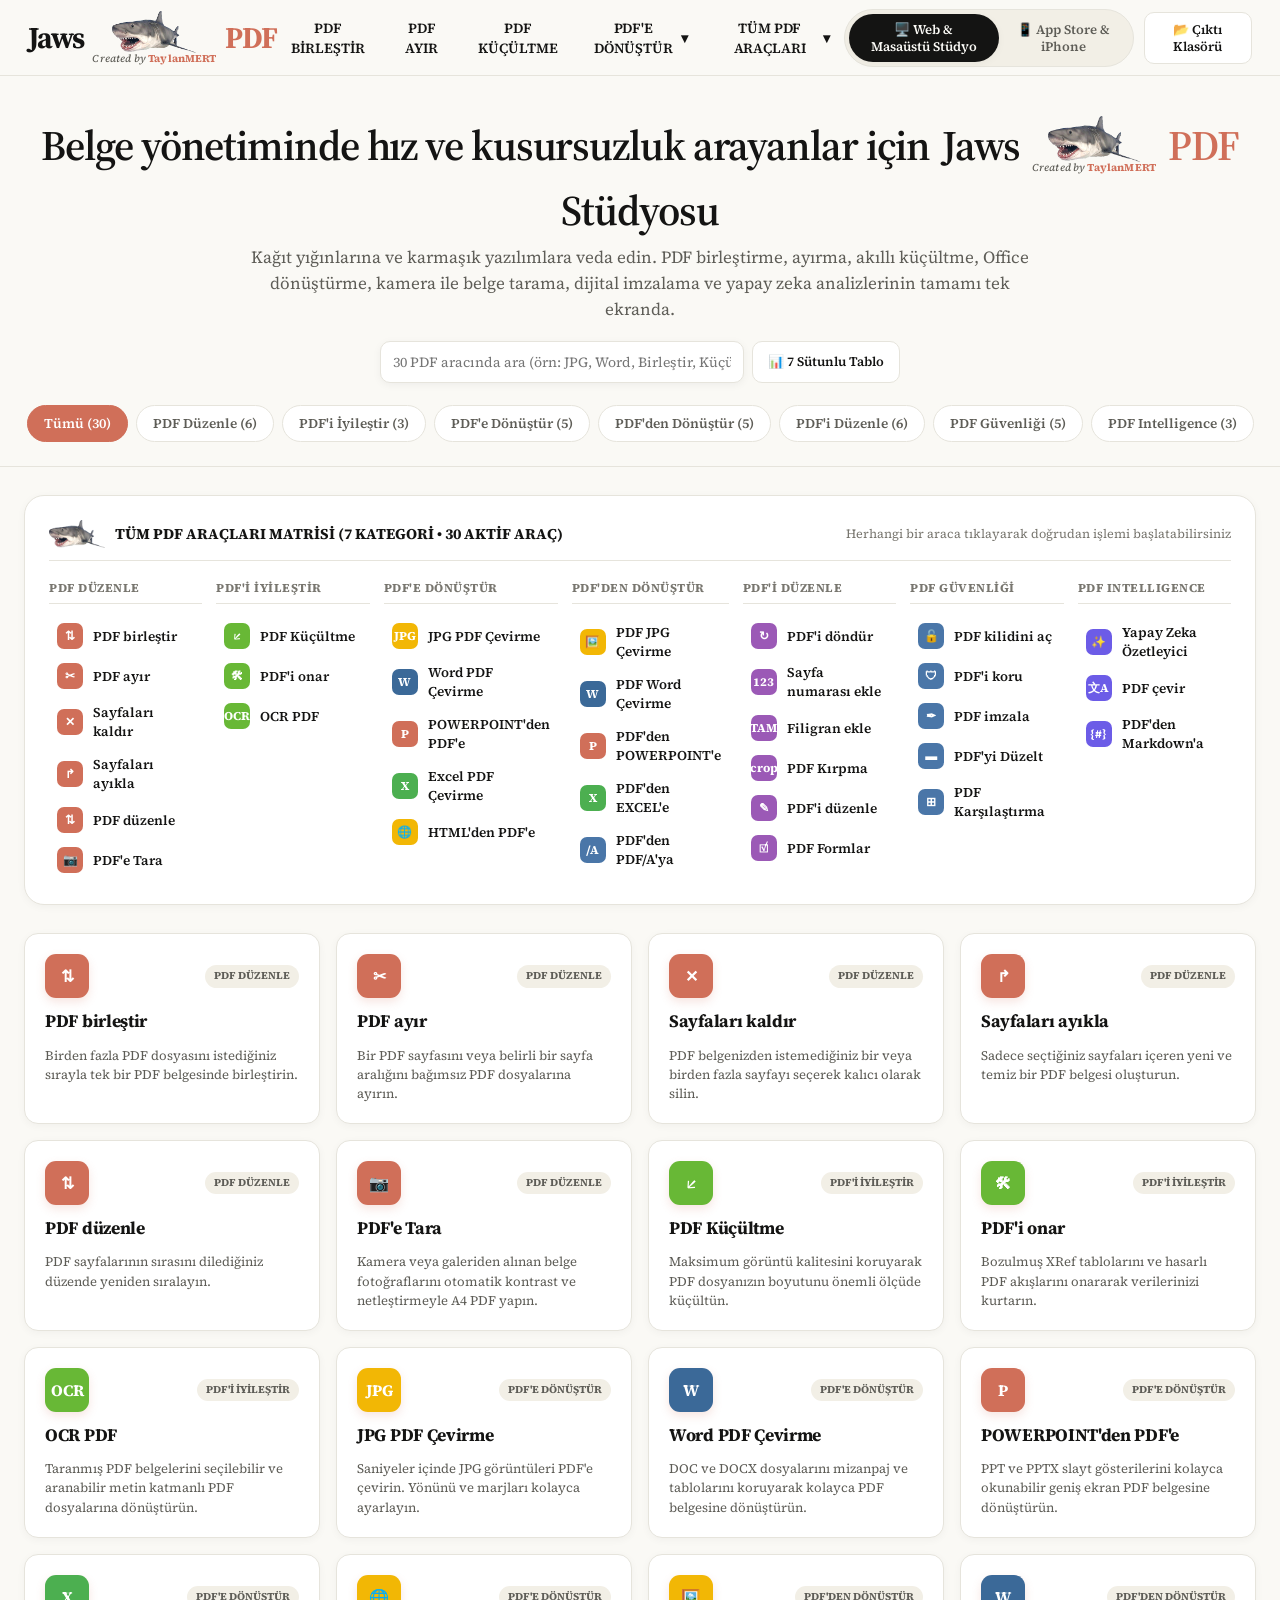
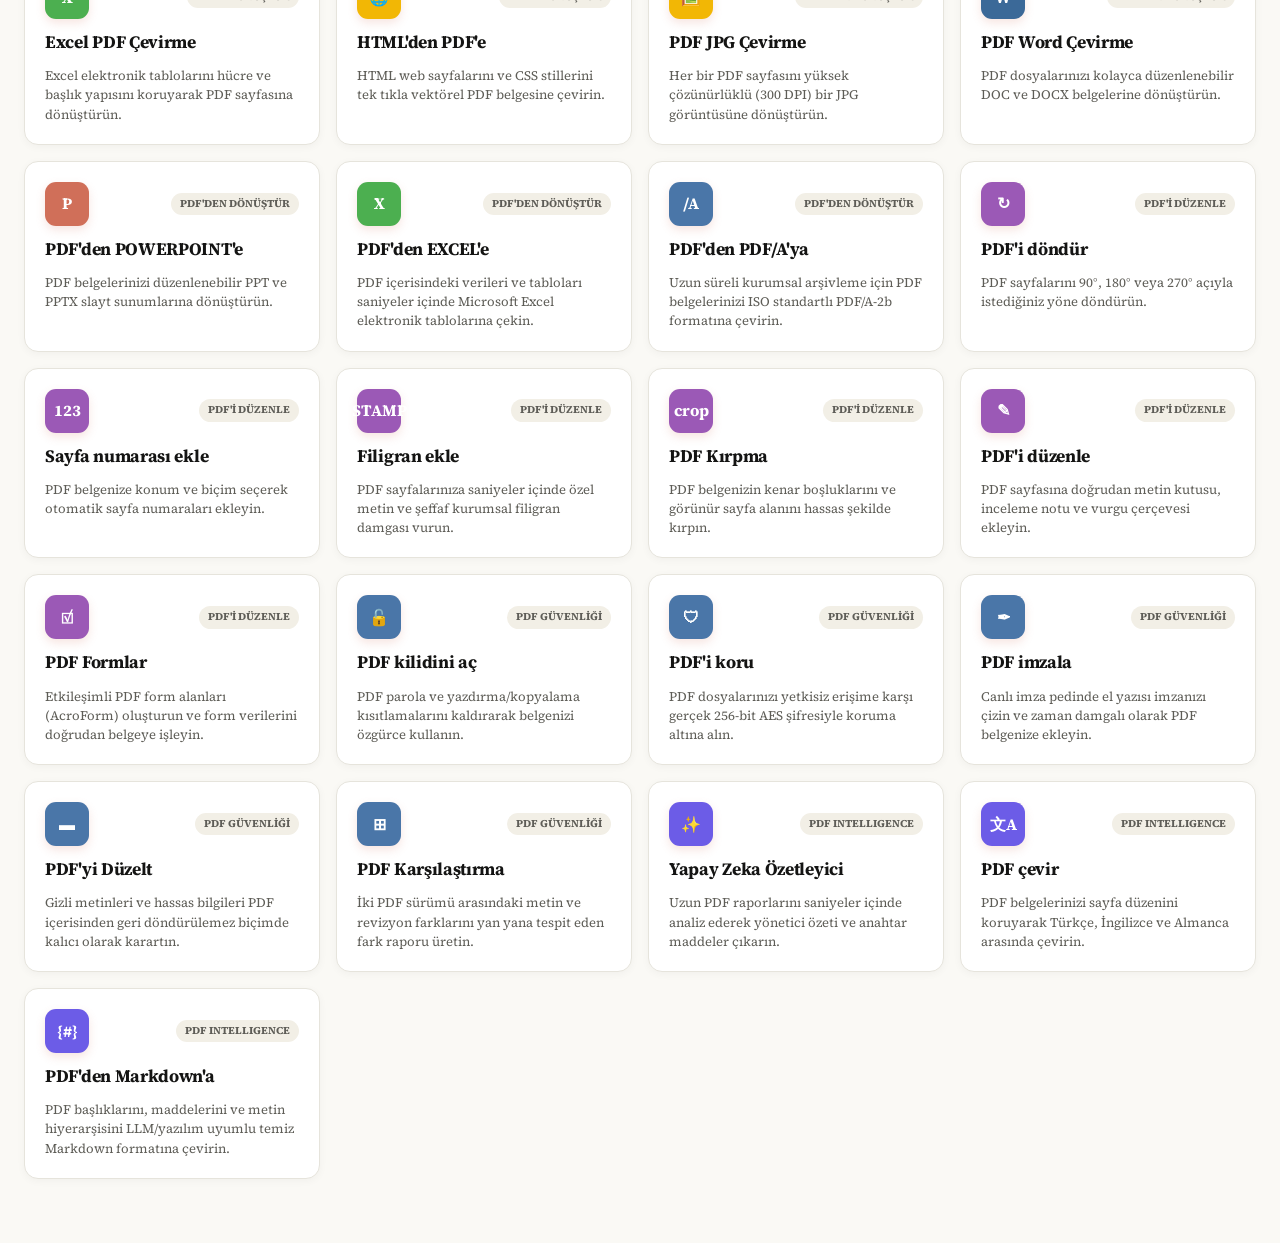
==== index.html @ 6b6faa92 "JawsPDF v1.0.0 - 30-Tool PDF Studio (Web + Native iOS SwiftUI + GitHub Actions IPA Builder)" ====
﻿<!DOCTYPE html>
<html lang="tr">
<head>
  <meta charset="UTF-8" />
  <meta name="viewport" content="width=device-width, initial-scale=1.0" />
  <title>JawsPDF — 30-Araçlı PDF Düzenleme, Dönüştürme ve Tarama Stüdyosu</title>
  <link rel="preconnect" href="https://fonts.googleapis.com" />
  <link rel="preconnect" href="https://fonts.gstatic.com" crossorigin />
  <link href="https://fonts.googleapis.com/css2?family=Newsreader:ital,opsz,wght@0,6..72,400..700;1,6..72,400..600&family=Source+Serif+4:ital,opsz,wght@0,8..60,400..800;1,8..60,400..700&display=swap" rel="stylesheet" />
  <link rel="stylesheet" href="style.css" />
</head>
<body>
  <!-- ÜST BAR (Ekran görüntüsü 215516.png ile birebir + Jaws Köpekbalığı Logosu) -->
  <header class="topbar">
    <a class="brand-logo" id="BrandHomeBtn" title="JawsPDF Ana Sayfa">
      <span class="brand-jaws">Jaws</span>
      <span class="brand-shark-stack"><img src="[data-uri]" alt="JawsPDF Köpekbalığı Logosu" class="brand-shark-img" /><span class="brand-creator-tag">Created by <b>TaylanMERT</b></span></span>
      <span class="brand-pdf">PDF</span>
    </a>

    <nav class="top-nav-links" aria-label="Hızlı PDF Araçları">
      <button class="nav-btn" data-quick-tool="merge">PDF BİRLEŞTİR</button>
      <button class="nav-btn" data-quick-tool="split">PDF AYIR</button>
      <button class="nav-btn" data-quick-tool="compress">PDF KÜÇÜLTME</button>
      <button class="nav-btn" id="NavConvertBtn">PDF'E DÖNÜŞTÜR <span>▾</span></button>
      <button class="nav-btn" id="NavAllToolsBtn">TÜM PDF ARAÇLARI <span>▾</span></button>
    </nav>

    <div class="topbar-right">
      <div class="mode-switch-pill" role="tablist">
        <button class="mode-tab active" id="TabStudioBtn">🖥️ Web &amp; Masaüstü Stüdyo</button>
        <button class="mode-tab" id="TabAppStoreBtn">📱 App Store &amp; iPhone</button>
      </div>
      <button class="btn-folder-top" id="BtnOpenOutputFolder">📂 Çıktı Klasörü</button>
    </div>
  </header>

  <!-- AÇILIR MENÜ 1: PDF'E DÖNÜŞTÜR & PDF'DEN DÖNÜŞTÜR (Ekran görüntüsü 215446.png ile birebir) -->
  <div class="convert-dropdown hidden" id="ConvertDropdown">
    <div id="ConvertToCol"></div>
    <div id="ConvertFromCol"></div>
  </div>

  <!-- AÇILIR MENÜ 2: TÜM PDF ARAÇLARI 7 SÜTUNLU MEGA MENÜ (Ekran görüntüsü 215347.png ile birebir) -->
  <div class="mega-dropdown hidden" id="MegaDropdown"></div>

  <!-- ======================================================================= -->
  <!-- GÖRÜNÜM 1: MASAÜSTÜ & WEB STÜDYO GÖRÜNÜMÜ                               -->
  <!-- ======================================================================= -->
  <div id="StudioMainView">
    <section class="hero-banner" id="HeroBanner">
      <h1 class="hero-title">
        <span>Belge yönetiminde hız ve kusursuzluk arayanlar için</span>
        <span style="color: #141413;">Jaws</span>
        <span class="brand-shark-stack"><img src="[data-uri]" alt="Jaws" style="height: 46px; vertical-align: middle;" /><span class="brand-creator-tag">Created by <b>TaylanMERT</b></span></span>
        <span style="color: #D06F59;">PDF</span>
        <span>Stüdyosu</span>
      </h1>
      <p class="hero-subtitle">Kağıt yığınlarına ve karmaşık yazılımlara veda edin. PDF birleştirme, ayırma, akıllı küçültme, Office dönüştürme, kamera ile belge tarama, dijital imzalama ve yapay zeka analizlerinin tamamı tek ekranda.</p>

      <!-- ARAMA VE KATEGORİ FİLTRELERİ -->
      <div style="max-width: 520px; margin: 18px auto 0; display: flex; gap: 8px;">
        <input
          type="text"
          id="ToolSearchInput"
          class="opt-input"
          placeholder="30 PDF aracında ara (örn: JPG, Word, Birleştir, Küçültme, OCR, İmza)..."
          style="background: #ffffff; box-shadow: 0 2px 8px rgba(15,23,42,0.05);"
        />
        <button class="btn-folder-top" id="ToggleMatrixBtn" style="white-space: nowrap;">📊 7 Sütunlu Tablo</button>
      </div>

      <div class="category-pills-bar" id="CategoryPillsBar">
        <button class="cat-pill active" data-cat="all">Tümü (30)</button>
        <button class="cat-pill" data-cat="organize">PDF Düzenle (6)</button>
        <button class="cat-pill" data-cat="optimize">PDF'i İyileştir (3)</button>
        <button class="cat-pill" data-cat="to-pdf">PDF'e Dönüştür (5)</button>
        <button class="cat-pill" data-cat="from-pdf">PDF'den Dönüştür (5)</button>
        <button class="cat-pill" data-cat="edit">PDF'i Düzenle (6)</button>
        <button class="cat-pill" data-cat="security">PDF Güvenliği (5)</button>
        <button class="cat-pill" data-cat="ai">PDF Intelligence (3)</button>
      </div>
    </section>

    <main class="main-container">
      <!-- 7 SÜTUNLU HIZLI MATRİS PANELİ (Ekran görüntüsü 215347.png) -->
      <section class="matrix-section" id="MatrixSection">
        <div class="matrix-header">
          <div style="display: flex; align-items: center; gap: 10px;">
            <img src="[data-uri]" alt="Jaws" style="height: 28px;" />
            <strong style="font-size: 15px; color: #141413;">TÜM PDF ARAÇLARI MATRİSİ (7 KATEGORİ • 30 AKTİF ARAÇ)</strong>
          </div>
          <span style="font-size: 12.5px; color: #78766F;">Herhangi bir araca tıklayarak doğrudan işlemi başlatabilirsiniz</span>
        </div>
        <div class="matrix-grid-7" id="MatrixGrid7"></div>
      </section>

      <!-- 30 ARAÇ KART IZGARASI -->
      <section id="AllToolsGridSection">
        <div class="tools-grid" id="ToolsGrid"></div>
      </section>

      <!-- SEÇİLİ ARAÇ ÇALIŞMA EKRANI (ilovepdf.com/tr/jpg-pdf-cevirme tarzı açık tema) -->
      <section class="workspace-view hidden" id="ToolWorkspaceView">
        <div class="ws-main">
          <button class="ws-back-btn" id="WsBackBtn">← Tüm PDF Araçlarına Dön</button>

          <div class="ws-tool-header">
            <div id="WsToolIconBadge" class="tool-badge-icon" style="margin: 0 auto; width: 56px; height: 56px; font-size: 20px;">JPG</div>
            <h2 id="WsToolTitle">JPG PDF Çevirme</h2>
            <p id="WsToolDesc">Saniyeler içinde JPG görüntüleri PDF'e çevirin. Yönünü ve marjları kolayca ayarlayın.</p>
          </div>

          <div class="dropzone-box" id="DropzoneBox">
            <input type="file" id="HiddenFileInput" multiple style="display: none;" />
            <button class="btn-select-files" id="BtnPickFiles">
              <span>📄</span>
              <span id="BtnPickFilesLabel">Dosyaları Seç</span>
            </button>
            <p style="margin-top: 12px; font-size: 13.5px; color: #78766F;">
              veya dosyaları buraya sürükleyip bırakın
            </p>
            <button class="btn-sample-test" id="BtnLoadSample">
              ⚡ Hazır Örnek Dosya ile Hemen Test Et
            </button>
          </div>

          <!-- Seçilen dosyalar listesi -->
          <div class="selected-files-list" id="SelectedFilesList"></div>

          <!-- İşlem Sonuç Kartı -->
          <div class="result-card hidden" id="WorkspaceResultCard">
            <div style="display: flex; align-items: center; justify-content: space-between; gap: 12px;">
              <div>
                <div style="font-size: 12px; font-weight: 800; color: #15803d; text-transform: uppercase;">✓ İŞLEM BAŞARIYLA TAMAMLANDI</div>
                <h4 id="ResultFileName" style="font-size: 16px; color: #141413; margin-top: 2px;">JawsPDF_Cikti.pdf</h4>
                <p id="ResultSummaryText" style="font-size: 13px; color: #3D3C37; margin-top: 4px;"></p>
              </div>
              <img id="ResultPreviewThumb" alt="Önizleme" style="height: 86px; width: auto; border-radius: 8px; border: 1px solid #D2CFC3; background: #fff; display: none;" />
            </div>

            <pre id="ResultExtraText" class="hidden" style="margin-top: 12px; background: #ffffff; border: 1px solid #bbf7d0; border-radius: 8px; padding: 10px; font-size: 12px; max-height: 160px; overflow-y: auto; white-space: pre-wrap; color: #141413;"></pre>

            <div class="result-actions">
              <a class="btn-res-primary" id="BtnDownloadResult" href="#" download>💾 Bilgisayara İndir / Kaydet</a>
              <a class="btn-res-secondary" id="BtnOpenResultInline" href="#" target="_blank">▶️ Tarayıcıda Aç / Önizle</a>
              <button class="btn-res-secondary" id="BtnResultOpenFolder">📂 Çıktı Klasörünü Aç</button>
            </div>
          </div>
        </div>

        <!-- SAĞ AYAR SÜTUNU (Araca Göre Dinamik Değişir) -->
        <aside class="ws-sidebar">
          <div>
            <h3 id="WsSidebarHeading">Araç Seçenekleri</h3>
            <div id="WsDynamicOptions"></div>
          </div>

          <div style="margin-top: 20px;">
            <div style="background: #FAF9F5; border: 1px solid #E6E4DC; border-radius: 10px; padding: 10px 12px; margin-bottom: 14px; font-size: 12px; color: #5E5D57;">
              🦈 <strong>JawsPDF Yerel Motor:</strong> Dosyalarınız buluta yüklenmeden doğrudan bilgisayarınızda işlenir.
            </div>
            <button class="btn-execute-tool" id="BtnExecuteTool">
              <span id="BtnExecuteToolText">PDF'e Dönüştür</span>
              <span>➔</span>
            </button>
          </div>
        </aside>
      </section>
    </main>
  </div>

  <!-- ======================================================================= -->
  <!-- GÖRÜNÜM 2: APPLE APP STORE VİTRİNİ & CANLI iPHONE SİMÜLATÖRÜ            -->
  <!-- ======================================================================= -->
  <div class="main-container hidden" id="AppStoreMainView">
    <div class="appstore-showcase">
      <!-- ÜST BİLGİ KARTI -->
      <div style="background: #ffffff; border: 1px solid #E6E4DC; border-radius: 20px; padding: 22px 26px; display: flex; align-items: center; justify-content: space-between; flex-wrap: wrap; gap: 16px; box-shadow: var(--shadow-sm);">
        <div style="display: flex; align-items: center; gap: 16px;">
          <div style="width: 96px; height: 96px; border-radius: 22px; overflow: hidden; border: 1px solid #E6E4DC; box-shadow: 0 8px 24px rgba(20,20,19,0.12); flex-shrink: 0;"><img src="[data-uri]" alt="JawsPDF App Icon" style="width: 100%; height: 100%; object-fit: cover;" /></div>
          <div>
            <div style="display: flex; align-items: center; gap: 8px;">
              <h2 style="font-size: 26px; font-weight: 700; color: #141413; letter-spacing: -0.5px;">JawsPDF: Akıllı Belge &amp; PDF Stüdyosu</h2>
              <span style="background: #dcfce7; color: #15803d; font-size: 11px; font-weight: 800; padding: 3px 10px; border-radius: 999px;">App Store Hazır • iOS 18</span>
            </div>
            <p style="font-size: 13.5px; color: #5E5D57; margin-top: 2px;">
              <strong style="font-size: 16px; color: #5E5D57;">Belgeleri Saniyeler İçinde Dönüştür, Kamerayla Tara ve İmzala</strong><br/><span style="font-size: 12.5px; color: #78766F;">Ücretsiz · Uygulama İçi Satın Alımlar • iPhone, iPad ve Mac • <code>com.jawspdf.studio</code></span>
            </p>
          </div>
        </div>
        <div style="display: flex; gap: 10px;">
          <button class="btn-folder-top" id="BtnJumpSimulator">📱 Canlı iPhone Simülatörünü Dene</button>
          <button class="btn-select-files" id="BtnSwitchBackStudio" style="padding: 10px 20px; font-size: 14px;">🖥️ Tam Ekran Stüdyoya Geç</button>
        </div>
      </div>

            <!-- 10 ADET ÖZGÜN VE YARATICI APPLE APP STORE VİTRİN POSTERİ -->
      <div class="appstore-cards-strip">
        <!-- Poster 1: Kağıttan Dijitale -->
        <div class="as-poster as-poster-coral">
          <div style="text-align: center; margin-top: 8px;">
            <span style="display:inline-block; background:rgba(250,249,245,0.2); color:#FAF9F5; font-size:10.5px; font-weight:700; padding:3px 10px; border-radius:999px; margin-bottom:8px;">YENİ NESİL BELGE STÜDYOSU</span>
            <h3 style="font-size: 21px; font-weight: 700; color: #FAF9F5; line-height: 1.22;">Kağıttan Dijitale Saniyeler İçinde Geçin</h3>
            <p style="font-size: 12px; color: #F6E6E1; margin-top: 6px;">Masadaki evrakları tek dokunuşla kusursuz dijital belgelere dönüştürün</p>
          </div>
          <div class="as-phone-frame" style="text-align:center;">
            <img src="[data-uri]" alt="JawsPDF" style="height: 54px; margin: 6px auto;" />
            <div style="font-weight: 700; font-size: 16px; color: #141413;">Jaws<span style="color:#D06F59;">PDF</span> Studio</div>
            <p style="font-size: 11px; color: #5E5D57; margin: 6px 0 12px;">Fiziksel kağıtları, sözleşmeleri ve notları anında akıllı PDF arşivine aktarın.</p>
            <button class="btn-select-files" data-quick-tool="scan-to-pdf" style="padding: 9px 16px; font-size: 12px; border-radius: 999px; width: 100%; justify-content: center;">
              ▶ Hemen Dijitalleştir
            </button>
          </div>
        </div>

        <!-- Poster 2: Ana Vitrin -->
        <div class="as-poster as-poster-light">
          <div>
            <h3 style="font-size: 20px; font-weight: 700; color: #141413; line-height: 1.22;">Zamanına Değer Verenler İçin Eksiksiz Belge Gücü</h3>
            <p style="font-size: 12px; font-weight: 600; color: #5E5D57; margin-top: 5px;">iPhone, iPad ve Mac'te Kesintisiz Deneyim</p>
            <div style="display: flex; align-items: center; gap: 10px; margin-top: 10px; font-size: 11px; font-weight: 700; color: #141413;">
              <span>🏆 Editörün Seçimi Mimari</span>
              <span style="color: #D06F59;">4,9 ★★★★★</span>
            </div>
          </div>
          <div class="as-phone-frame">
            <div style="display: flex; align-items: center; justify-content: space-between; margin-bottom: 8px;">
              <span style="font-weight: 700; font-size: 14px;">Jaws <img src="[data-uri]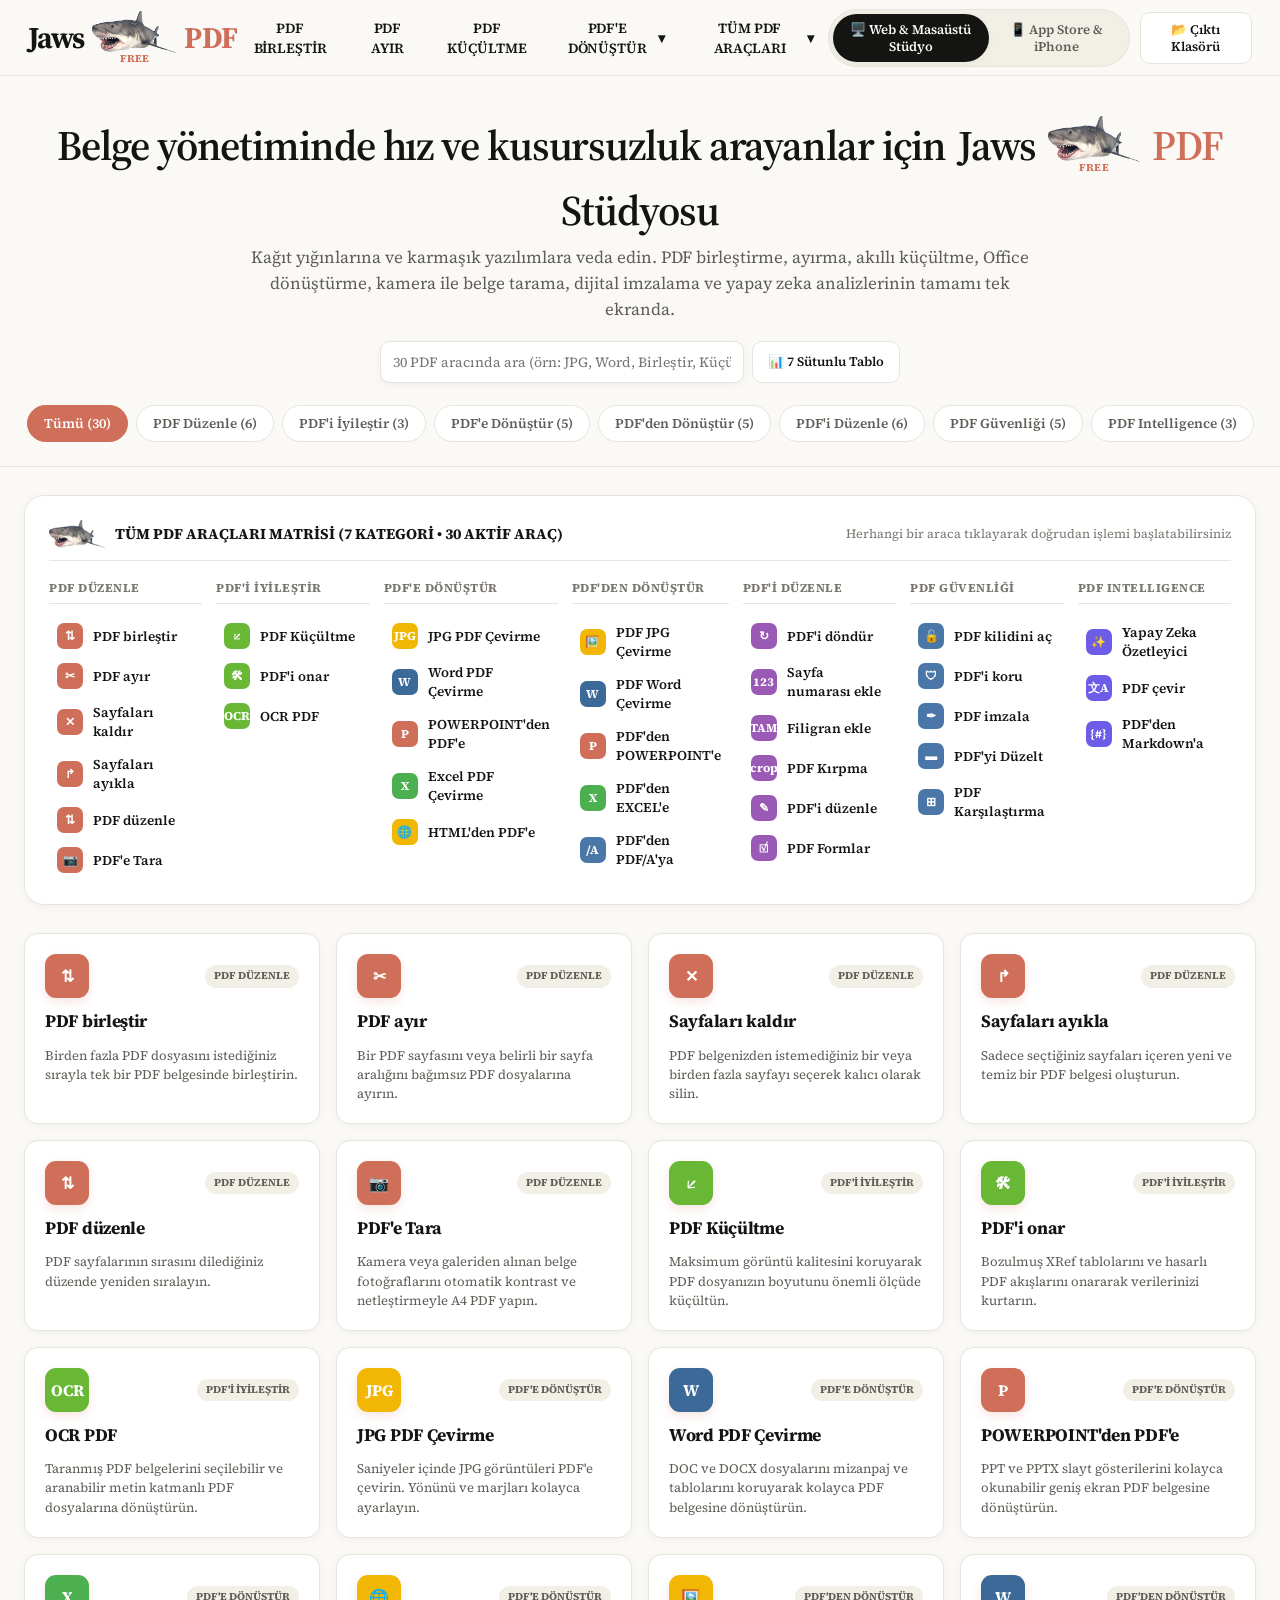
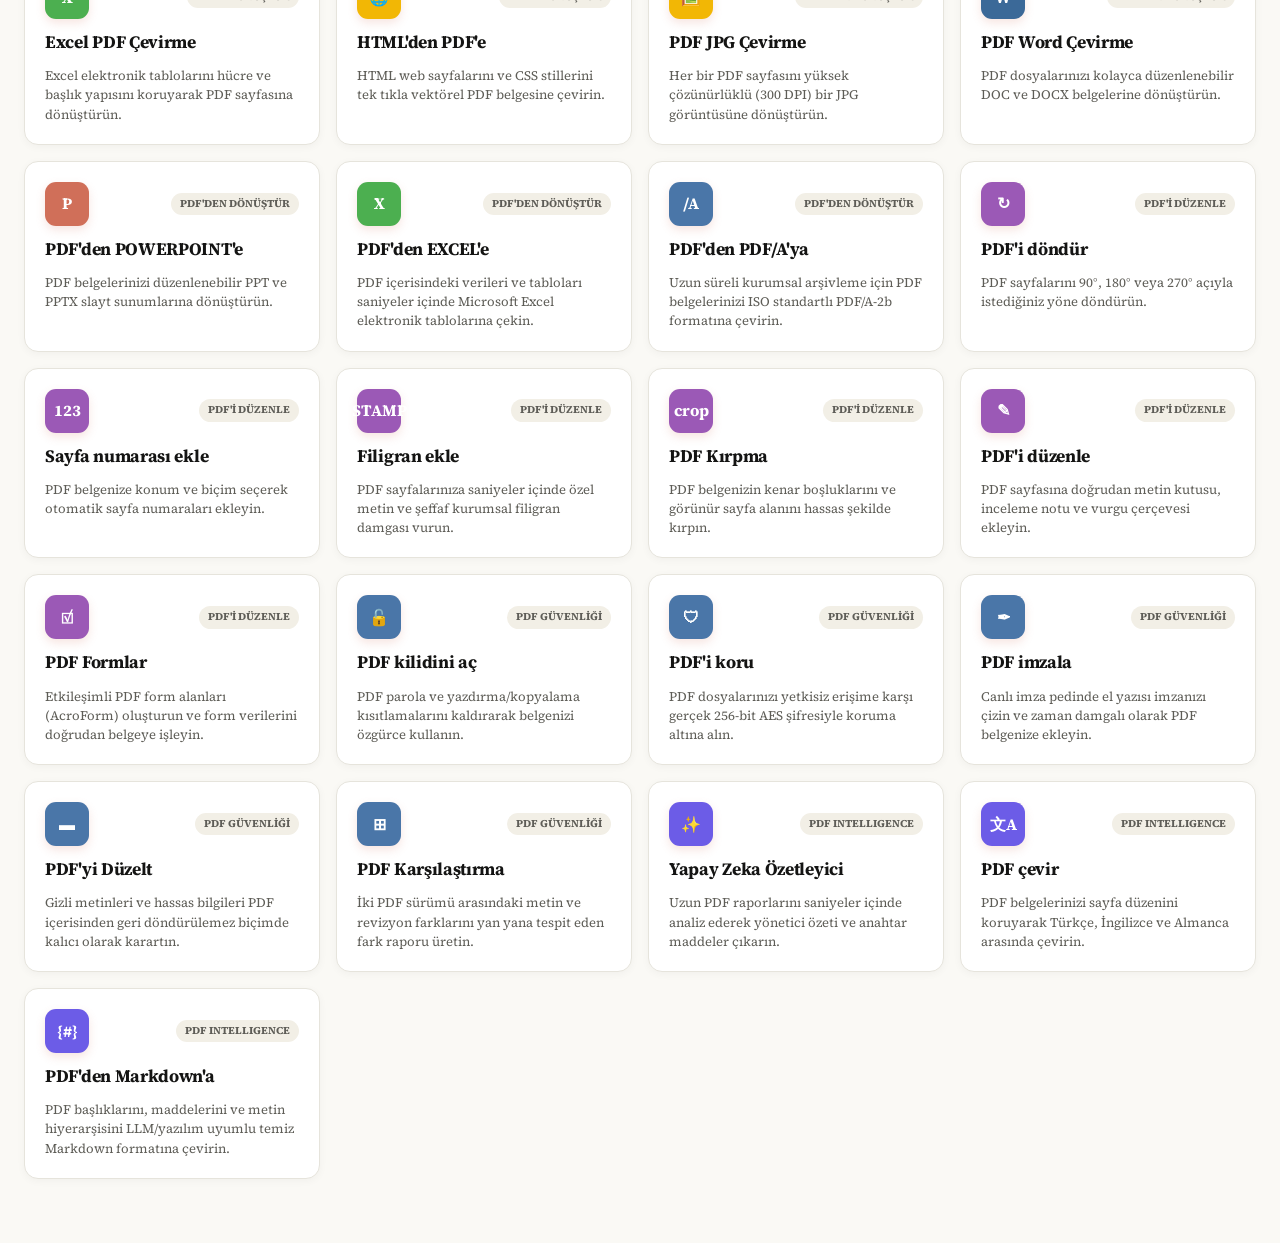
